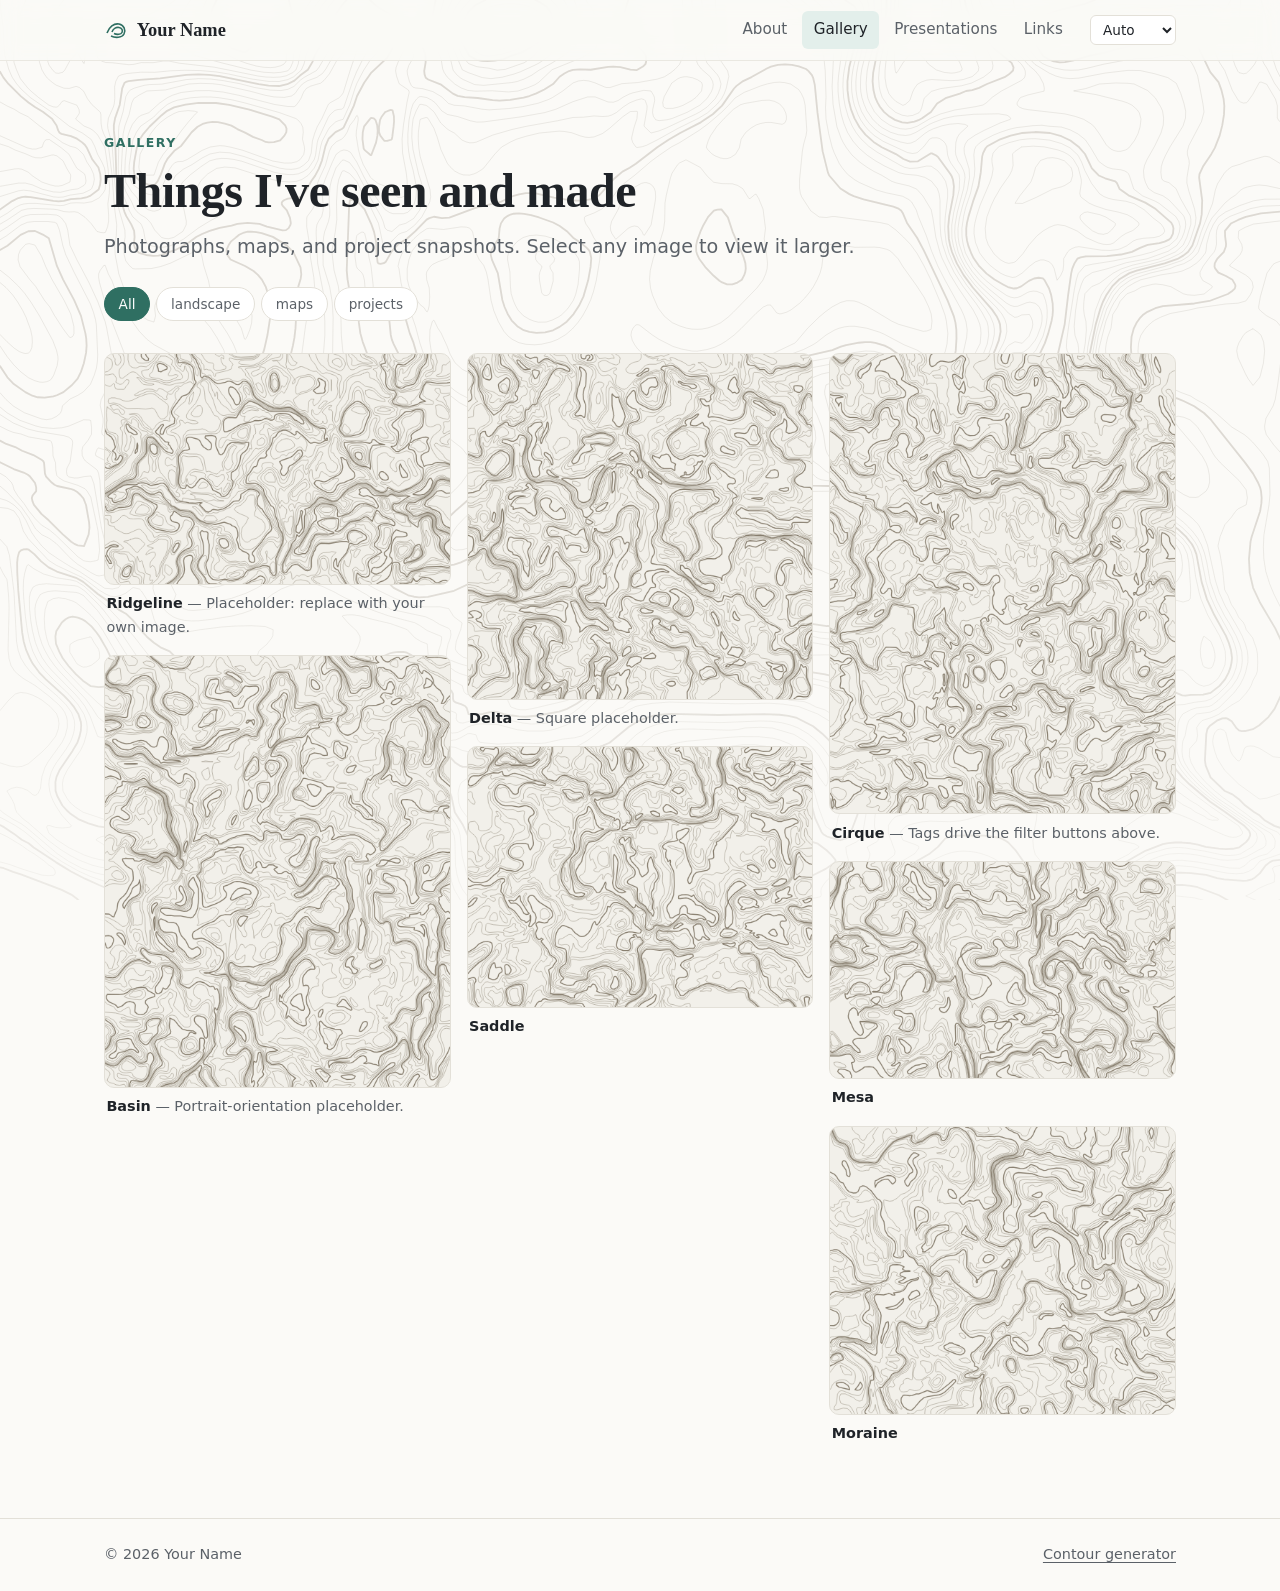
==== gallery/index.html @ 3bb257a0 "init - place holder site" ====
<!doctype html>
<html lang="en" data-theme="auto">
<head>
  <meta charset="utf-8">
  <meta name="viewport" content="width=device-width, initial-scale=1">
  <title>Gallery · Your Name</title>
  <script>try{document.documentElement.dataset.theme=localStorage.getItem('theme')||'auto'}catch(e){}</script>
  <link rel="icon" href="../assets/img/favicon.svg" type="image/svg+xml">
  <link rel="stylesheet" href="../assets/css/themes.css">
  <link rel="stylesheet" href="../assets/css/site.css">
  <script type="module" src="../assets/js/site.js"></script>
  <script type="module" src="../assets/js/pages/gallery.js"></script>
</head>
<!-- Edit images in data/gallery.json -->
<body data-backdrop-seed="gallery">
  <a class="skip-link" href="#main">Skip to content</a>

  <header class="site-header">
    <div class="wrap">
      <a class="site-title" href="../">
        <svg viewBox="0 0 24 24" fill="none" stroke="currentColor" stroke-width="1.6" aria-hidden="true"><path d="M3 15c2-6 7-10 12-9s7 6 5 10-9 4-13 2"/><path d="M8 14c1-3 4-5 7-4.5s4 3 3 5-5 2.5-8 1"/></svg>
        Your Name
      </a>
      <nav class="site-nav" aria-label="Main">
        <ul>
          <li><a href="../" data-home>About</a></li>
          <li><a href="../gallery/">Gallery</a></li>
          <li><a href="../presentations/">Presentations</a></li>
          <li><a href="../tree/">Links</a></li>
        </ul>
      </nav>
      <div data-theme-picker></div>
    </div>
  </header>

  <main id="main">
    <div class="wrap">
      <p class="eyebrow">Gallery</p>
      <h1>Things I've seen and made</h1>
      <p class="lede">Photographs, maps, and project snapshots. Select any image to view it larger.</p>
      <div class="filters" data-filters role="group" aria-label="Filter by tag"></div>
      <div class="gallery" data-gallery></div>
    </div>
  </main>

  <dialog class="lightbox" aria-label="Image viewer">
    <div class="stage"></div>
    <div class="meta"><h2></h2><p></p></div>
    <button class="lb-btn lb-close" type="button" aria-label="Close">×</button>
    <button class="lb-btn lb-prev" type="button" aria-label="Previous">‹</button>
    <button class="lb-btn lb-next" type="button" aria-label="Next">›</button>
  </dialog>

  <footer class="site-footer">
    <div class="wrap">
      <span>© <span data-year></span> Your Name</span>
      <span><a href="../tools/heightmap/">Contour generator</a></span>
    </div>
  </footer>
</body>
</html>
---- assets/css/themes.css ----
/* ==========================================================================
   THEMES
   --------------------------------------------------------------------------
   Every color, font and spacing decision on the site reads from these tokens.
   To add a theme:
     1. Copy one of the [data-theme="..."] blocks below and change the values.
     2. Add its name to `themes` in assets/js/config.js so it shows in the picker.
   The "auto" theme follows the visitor's OS light/dark setting.
   ========================================================================== */

:root {
  /* ---- Type ---- */
  --font-sans: "Inter", "Segoe UI", system-ui, -apple-system, Roboto, "Helvetica Neue", Arial, sans-serif;
  --font-serif: "Iowan Old Style", "Charter", "Bitstream Charter", "Sitka Text", Cambria, Georgia, serif;
  --font-mono: ui-monospace, "JetBrains Mono", "SFMono-Regular", Menlo, Consolas, monospace;
  --font-body: var(--font-sans);
  --font-heading: var(--font-serif);

  --text-base: 1.0625rem;      /* 17px */
  --leading: 1.65;
  --measure: 68ch;             /* max line length for prose */

  /* ---- Shape & space ---- */
  --radius: 10px;
  --radius-sm: 6px;
  --space: 1rem;
  --page-width: 72rem;
  --gutter: clamp(1rem, 4vw, 2.5rem);

  /* ---- Contour backdrop (read by assets/js/backdrop.js) ---- */
  --contour-alpha: 0.13;       /* minor lines */
  --contour-major-alpha: 0.24; /* every Nth "index" line */
  --contour-mask: linear-gradient(to bottom, #000 0%, #000 55%, rgb(0 0 0 / 0.45) 100%);
}

/* ---------- Paper (light, default) ---------- */
:root,
[data-theme="paper"],
[data-theme="auto"] {
  color-scheme: light;
  --bg: #fbfaf7;
  --bg-elev: #ffffff;
  --bg-sunk: #f2f0ea;
  --text: #1f2328;
  --text-muted: #5b6168;
  --border: #e3e0d8;
  --accent: #2f6f62;
  --accent-hover: #245a4f;
  --accent-contrast: #ffffff;
  --accent-soft: #e3efeb;
  --focus: #2f6f62;
  --contour: #7d7362;
  --shadow: 0 1px 2px rgb(30 30 20 / 0.06), 0 4px 16px rgb(30 30 20 / 0.05);
}

/* ---------- Ink (dark) ---------- */
[data-theme="ink"] {
  color-scheme: dark;
  --bg: #13161a;
  --bg-elev: #1b1f24;
  --bg-sunk: #0f1215;
  --text: #e7e4dd;
  --text-muted: #9ba2a9;
  --border: #2a3037;
  --accent: #82c7b5;
  --accent-hover: #a2d8ca;
  --accent-contrast: #0f1a17;
  --accent-soft: #1e2d2a;
  --focus: #82c7b5;
  --contour: #a7bccb;
  --contour-alpha: 0.09;
  --contour-major-alpha: 0.17;
  --shadow: 0 1px 2px rgb(0 0 0 / 0.4), 0 6px 20px rgb(0 0 0 / 0.25);
}

/* "auto" uses Ink when the OS prefers dark. Keep in sync with the Ink block. */
@media (prefers-color-scheme: dark) {
  [data-theme="auto"] {
    color-scheme: dark;
    --bg: #13161a;
    --bg-elev: #1b1f24;
    --bg-sunk: #0f1215;
    --text: #e7e4dd;
    --text-muted: #9ba2a9;
    --border: #2a3037;
    --accent: #82c7b5;
    --accent-hover: #a2d8ca;
    --accent-contrast: #0f1a17;
    --accent-soft: #1e2d2a;
    --focus: #82c7b5;
    --contour: #a7bccb;
    --contour-alpha: 0.09;
    --contour-major-alpha: 0.17;
    --shadow: 0 1px 2px rgb(0 0 0 / 0.4), 0 6px 20px rgb(0 0 0 / 0.25);
  }
}

/* ---------- Survey (cream & sienna, like an old quad map) ---------- */
[data-theme="survey"] {
  color-scheme: light;
  --bg: #f5f0e2;
  --bg-elev: #fbf8ef;
  --bg-sunk: #ebe4d1;
  --text: #2b2620;
  --text-muted: #6b6152;
  --border: #ddd3bb;
  --accent: #9a4a24;
  --accent-hover: #7f3b1b;
  --accent-contrast: #fffaf0;
  --accent-soft: #f0dfcf;
  --focus: #9a4a24;
  --contour: #a8683a;
  --contour-alpha: 0.2;
  --contour-major-alpha: 0.36;
  --font-body: var(--font-serif);
}

/* ---------- Fjord (cool blue-grey) ---------- */
[data-theme="fjord"] {
  color-scheme: light;
  --bg: #eef2f5;
  --bg-elev: #f9fbfc;
  --bg-sunk: #e2e8ee;
  --text: #1b2733;
  --text-muted: #556473;
  --border: #d3dce5;
  --accent: #2b5f8c;
  --accent-hover: #204a6e;
  --accent-contrast: #ffffff;
  --accent-soft: #dae6f1;
  --focus: #2b5f8c;
  --contour: #5f7f9e;
  --contour-alpha: 0.16;
  --contour-major-alpha: 0.28;
  --font-heading: var(--font-sans);
}

/* ---------- Moss (dark green) ---------- */
[data-theme="moss"] {
  color-scheme: dark;
  --bg: #151b17;
  --bg-elev: #1c241f;
  --bg-sunk: #101511;
  --text: #e2e8dd;
  --text-muted: #9cab99;
  --border: #2a362e;
  --accent: #b7d08f;
  --accent-hover: #cde2aa;
  --accent-contrast: #18200f;
  --accent-soft: #263222;
  --focus: #b7d08f;
  --contour: #9ebd92;
  --contour-alpha: 0.1;
  --contour-major-alpha: 0.2;
  --shadow: 0 1px 2px rgb(0 0 0 / 0.4), 0 6px 20px rgb(0 0 0 / 0.25);
}
---- assets/css/site.css ----
/* ==========================================================================
   Site layout & components. Colours/fonts come from themes.css tokens.
   ========================================================================== */

*, *::before, *::after { box-sizing: border-box; }
html { -webkit-text-size-adjust: 100%; text-size-adjust: 100%; }
body {
  margin: 0;
  min-height: 100vh;
  display: flex;
  flex-direction: column;
  background: var(--bg);
  color: var(--text);
  font-family: var(--font-body);
  font-size: var(--text-base);
  line-height: var(--leading);
  -webkit-font-smoothing: antialiased;
  transition: background-color .25s, color .25s;
}
img, svg, video, canvas { display: block; max-width: 100%; }
img { height: auto; }

/* ---------- Backdrop ---------- */
.backdrop {
  position: fixed;
  inset: 0;
  width: 100vw;
  height: 100vh;
  height: 100lvh;
  z-index: -1;
  pointer-events: none;
  -webkit-mask-image: var(--contour-mask);
  mask-image: var(--contour-mask);
}
body { position: relative; isolation: isolate; }

/* ---------- Type ---------- */
h1, h2, h3, h4 {
  font-family: var(--font-heading);
  line-height: 1.2;
  font-weight: 600;
  letter-spacing: -0.01em;
  margin: 2rem 0 0.75rem;
  text-wrap: balance;
}
h1 { font-size: clamp(2rem, 1.4rem + 2.6vw, 3rem); margin-top: 0; }
h2 { font-size: clamp(1.4rem, 1.15rem + 1vw, 1.85rem); }
h3 { font-size: 1.2rem; }
p, ul, ol { margin: 0 0 1rem; }
p { text-wrap: pretty; }
a { color: var(--accent); text-underline-offset: 0.18em; text-decoration-thickness: 1px; }
a:hover { color: var(--accent-hover); text-decoration-thickness: 2px; }
:focus-visible { outline: 2px solid var(--focus); outline-offset: 3px; border-radius: 3px; }
code, pre, kbd { font-family: var(--font-mono); font-size: 0.9em; }
code { background: var(--bg-sunk); padding: 0.1em 0.35em; border-radius: 4px; }
hr { border: 0; border-top: 1px solid var(--border); margin: 2.5rem 0; }
.muted { color: var(--text-muted); }
.lede { font-size: 1.2rem; color: var(--text-muted); max-width: var(--measure); }
.prose { max-width: var(--measure); }
.eyebrow {
  font-family: var(--font-sans);
  font-size: 0.78rem; font-weight: 600; letter-spacing: 0.12em; text-transform: uppercase;
  color: var(--accent); margin: 0 0 0.5rem;
}
.visually-hidden {
  position: absolute !important; width: 1px; height: 1px; padding: 0; margin: -1px;
  overflow: hidden; clip: rect(0 0 0 0); white-space: nowrap; border: 0;
}

/* ---------- Layout ---------- */
.wrap { width: 100%; max-width: var(--page-width); margin-inline: auto; padding-inline: var(--gutter); }
main { flex: 1; padding-block: clamp(2rem, 6vw, 4.5rem); }
.skip-link { position: absolute; left: -999px; top: 0.5rem; background: var(--bg-elev); padding: 0.5rem 1rem; z-index: 10; }
.skip-link:focus { left: 0.5rem; }

/* ---------- Header ---------- */
.site-header {
  position: sticky; top: 0; z-index: 5;
  background: color-mix(in srgb, var(--bg) 82%, transparent);
  -webkit-backdrop-filter: blur(10px) saturate(1.2);
  backdrop-filter: blur(10px) saturate(1.2);
  border-bottom: 1px solid color-mix(in srgb, var(--border) 70%, transparent);
}
.site-header .wrap { display: flex; align-items: center; gap: 1rem; min-height: 3.75rem; flex-wrap: wrap; }
.site-title {
  font-family: var(--font-heading); font-weight: 600; font-size: 1.15rem;
  color: var(--text); text-decoration: none; margin-right: auto;
  display: inline-flex; align-items: center; gap: 0.55rem;
}
.site-title:hover { color: var(--text); text-decoration: none; }
.site-title svg { width: 1.5rem; height: 1.5rem; color: var(--accent); }
.site-nav ul { display: flex; gap: 0.25rem; list-style: none; margin: 0; padding: 0; flex-wrap: wrap; }
.site-nav a {
  display: block; padding: 0.4rem 0.7rem; border-radius: var(--radius-sm);
  color: var(--text-muted); text-decoration: none; font-family: var(--font-sans); font-size: 0.95rem;
}
.site-nav a:hover { color: var(--text); background: var(--bg-sunk); }
.site-nav a[aria-current="page"] { color: var(--text); background: var(--accent-soft); }
.theme-select {
  font: inherit; font-family: var(--font-sans); font-size: 0.85rem;
  color: var(--text); background: var(--bg-elev);
  border: 1px solid var(--border); border-radius: var(--radius-sm);
  padding: 0.3rem 0.5rem; cursor: pointer;
}
@media (max-width: 640px) {
  .site-header .wrap { padding-block: 0.5rem; }
  .site-nav { order: 3; width: 100%; }
  .site-nav ul { gap: 0; }
  .site-nav a { padding: 0.35rem 0.55rem; }
}

/* ---------- Footer ---------- */
.site-footer { border-top: 1px solid var(--border); color: var(--text-muted); font-size: 0.9rem; background: color-mix(in srgb, var(--bg) 85%, transparent); }
.site-footer .wrap { display: flex; justify-content: space-between; gap: 1rem; flex-wrap: wrap; padding-block: 1.5rem; }
.site-footer a { color: inherit; }

/* ---------- Components ---------- */
.card {
  background: var(--bg-elev);
  border: 1px solid var(--border);
  border-radius: var(--radius);
  padding: 1.25rem 1.4rem;
  box-shadow: var(--shadow);
}
.button {
  display: inline-flex; align-items: center; gap: 0.5rem;
  font: inherit; font-family: var(--font-sans); font-size: 0.95rem; font-weight: 500;
  padding: 0.6rem 1.1rem; border-radius: var(--radius-sm);
  background: var(--accent); color: var(--accent-contrast);
  border: 1px solid var(--accent); text-decoration: none; cursor: pointer;
}
.button:hover { background: var(--accent-hover); color: var(--accent-contrast); text-decoration: none; }
.button.ghost { background: transparent; color: var(--text); border-color: var(--border); }
.button.ghost:hover { background: var(--bg-sunk); }
.button svg { width: 1.1em; height: 1.1em; }
.button-row { display: flex; gap: 0.6rem; flex-wrap: wrap; margin-top: 1.5rem; }
.tag {
  display: inline-block; font-family: var(--font-sans); font-size: 0.78rem;
  padding: 0.15rem 0.55rem; border-radius: 999px;
  background: var(--accent-soft); color: var(--text); border: 1px solid transparent;
}

/* ---------- About (home) ---------- */
.hero { display: grid; grid-template-columns: minmax(0, 1fr) auto; gap: clamp(1.5rem, 5vw, 4rem); align-items: center; }
.portrait {
  width: clamp(9rem, 22vw, 15rem); aspect-ratio: 1; border-radius: 50%;
  object-fit: cover; border: 1px solid var(--border); background: var(--bg-sunk);
  box-shadow: var(--shadow);
}
@media (max-width: 720px) {
  .hero { grid-template-columns: 1fr; }
  .hero .portrait { order: -1; width: 8rem; }
}
.grid-3 { display: grid; gap: 1rem; grid-template-columns: repeat(auto-fill, minmax(min(100%, 16rem), 1fr)); }
.grid-3 .card h3 { margin-top: 0; }
.grid-3 .card p:last-child { margin-bottom: 0; }

/* ---------- Gallery ---------- */
.filters { display: flex; flex-wrap: wrap; gap: 0.4rem; margin: 1.5rem 0 2rem; }
.filters button {
  font: inherit; font-family: var(--font-sans); font-size: 0.85rem;
  padding: 0.3rem 0.85rem; border-radius: 999px; cursor: pointer;
  background: var(--bg-elev); color: var(--text-muted); border: 1px solid var(--border);
}
.filters button[aria-pressed="true"] { background: var(--accent); color: var(--accent-contrast); border-color: var(--accent); }
.gallery { columns: 3 18rem; column-gap: 1rem; }
.gallery figure { break-inside: avoid; margin: 0 0 1rem; }
.gallery button.thumb {
  display: block; width: 100%; padding: 0; border: 1px solid var(--border); border-radius: var(--radius);
  overflow: hidden; cursor: zoom-in; background: var(--bg-sunk);
}
.gallery .thumb img, .gallery .thumb canvas { width: 100%; height: auto; transition: transform .4s ease; }
.gallery .thumb:hover img, .gallery .thumb:hover canvas { transform: scale(1.025); }
.gallery figcaption { font-size: 0.9rem; color: var(--text-muted); padding: 0.45rem 0.15rem 0; }
.gallery figcaption strong { color: var(--text); font-weight: 600; }

.lightbox {
  border: 0; padding: 0; max-width: 100vw; max-height: 100vh; width: 100vw; height: 100vh;
  background: color-mix(in srgb, var(--bg) 94%, transparent); color: var(--text);
}
.lightbox::backdrop { background: rgb(0 0 0 / 0.5); }
.lightbox[open] { display: grid; grid-template-rows: 1fr auto; }
.lightbox .stage { display: grid; place-items: center; padding: 3.5rem 4rem 1rem; min-height: 0; }
.lightbox .stage > * { max-width: 100%; max-height: 100%; object-fit: contain; border-radius: var(--radius-sm); box-shadow: var(--shadow); }
.lightbox .meta { text-align: center; padding: 0 1.5rem 1.5rem; }
.lightbox .meta h2 { margin: 0 0 0.25rem; font-size: 1.25rem; }
.lightbox .meta p { margin: 0 auto; color: var(--text-muted); max-width: var(--measure); }
.lightbox .lb-btn {
  position: absolute; background: var(--bg-elev); color: var(--text); border: 1px solid var(--border);
  width: 2.75rem; height: 2.75rem; border-radius: 50%; cursor: pointer; font-size: 1.3rem; line-height: 1;
  display: grid; place-items: center;
}
.lightbox .lb-close { top: 1rem; right: 1rem; }
.lightbox .lb-prev { left: 1rem; top: 50%; translate: 0 -50%; }
.lightbox .lb-next { right: 1rem; top: 50%; translate: 0 -50%; }
@media (max-width: 640px) {
  .lightbox .stage { padding: 4rem 0.75rem 1rem; }
  .lightbox .lb-prev, .lightbox .lb-next { top: auto; bottom: 1rem; translate: none; }
}

/* ---------- Presentations ---------- */
.course { margin-top: 2.5rem; }
.course-head { display: flex; align-items: baseline; gap: 0.75rem; flex-wrap: wrap; margin-bottom: 0.5rem; }
.course-head h2 { margin: 0; }
.course-code { font-family: var(--font-mono); font-size: 0.9rem; color: var(--accent); }
.decks { list-style: none; padding: 0; margin: 1rem 0 0; border-top: 1px solid var(--border); }
.decks li { border-bottom: 1px solid var(--border); }
.decks a {
  display: grid; grid-template-columns: 2.5rem 1fr auto; gap: 0.25rem 1rem; align-items: baseline;
  padding: 0.9rem 0.5rem; text-decoration: none; color: var(--text); border-radius: var(--radius-sm);
}
.decks a:hover { background: color-mix(in srgb, var(--accent-soft) 60%, transparent); }
.decks .num { font-family: var(--font-mono); color: var(--text-muted); font-size: 0.9rem; }
.decks .title { font-weight: 600; }
.decks .date { color: var(--text-muted); font-size: 0.85rem; font-family: var(--font-sans); white-space: nowrap; }
.decks .summary { grid-column: 2 / -1; color: var(--text-muted); font-size: 0.95rem; }
@media (max-width: 560px) {
  .decks a { grid-template-columns: 2rem 1fr; }
  .decks .date { grid-column: 2; }
}

/* ---------- Link tree ---------- */
.tree-page main { padding-block: clamp(2.5rem, 8vh, 5rem); }
.tree { max-width: 34rem; margin-inline: auto; text-align: center; }
.tree .portrait { width: 6.5rem; margin: 0 auto 1rem; }
.tree h1 { font-size: 1.75rem; margin-bottom: 0.25rem; }
.tree .bio { color: var(--text-muted); margin-bottom: 2rem; }
.tree h2 {
  font-family: var(--font-sans); font-size: 0.75rem; font-weight: 600; letter-spacing: 0.14em;
  text-transform: uppercase; color: var(--text-muted); margin: 2rem 0 0.75rem;
}
.tree ul { list-style: none; padding: 0; margin: 0; display: grid; gap: 0.65rem; }
.tree-link {
  display: grid; grid-template-columns: 1.5rem 1fr 1.5rem; align-items: center; gap: 0.75rem;
  padding: 0.85rem 1rem; text-decoration: none; color: var(--text);
  background: color-mix(in srgb, var(--bg-elev) 92%, transparent);
  border: 1px solid var(--border); border-radius: var(--radius);
  box-shadow: var(--shadow); font-weight: 500;
  transition: transform .15s ease, border-color .15s ease;
}
.tree-link:hover { color: var(--text); text-decoration: none; border-color: var(--accent); transform: translateY(-1px); }
.tree-link svg { width: 1.25rem; height: 1.25rem; color: var(--accent); }
.tree-link small { display: block; color: var(--text-muted); font-weight: 400; font-size: 0.85rem; }
.tree-foot { margin-top: 2.5rem; display: flex; justify-content: center; align-items: center; gap: 1rem; font-size: 0.9rem; }

@media (prefers-reduced-motion: reduce) {
  *, *::before, *::after { transition: none !important; animation: none !important; }
}
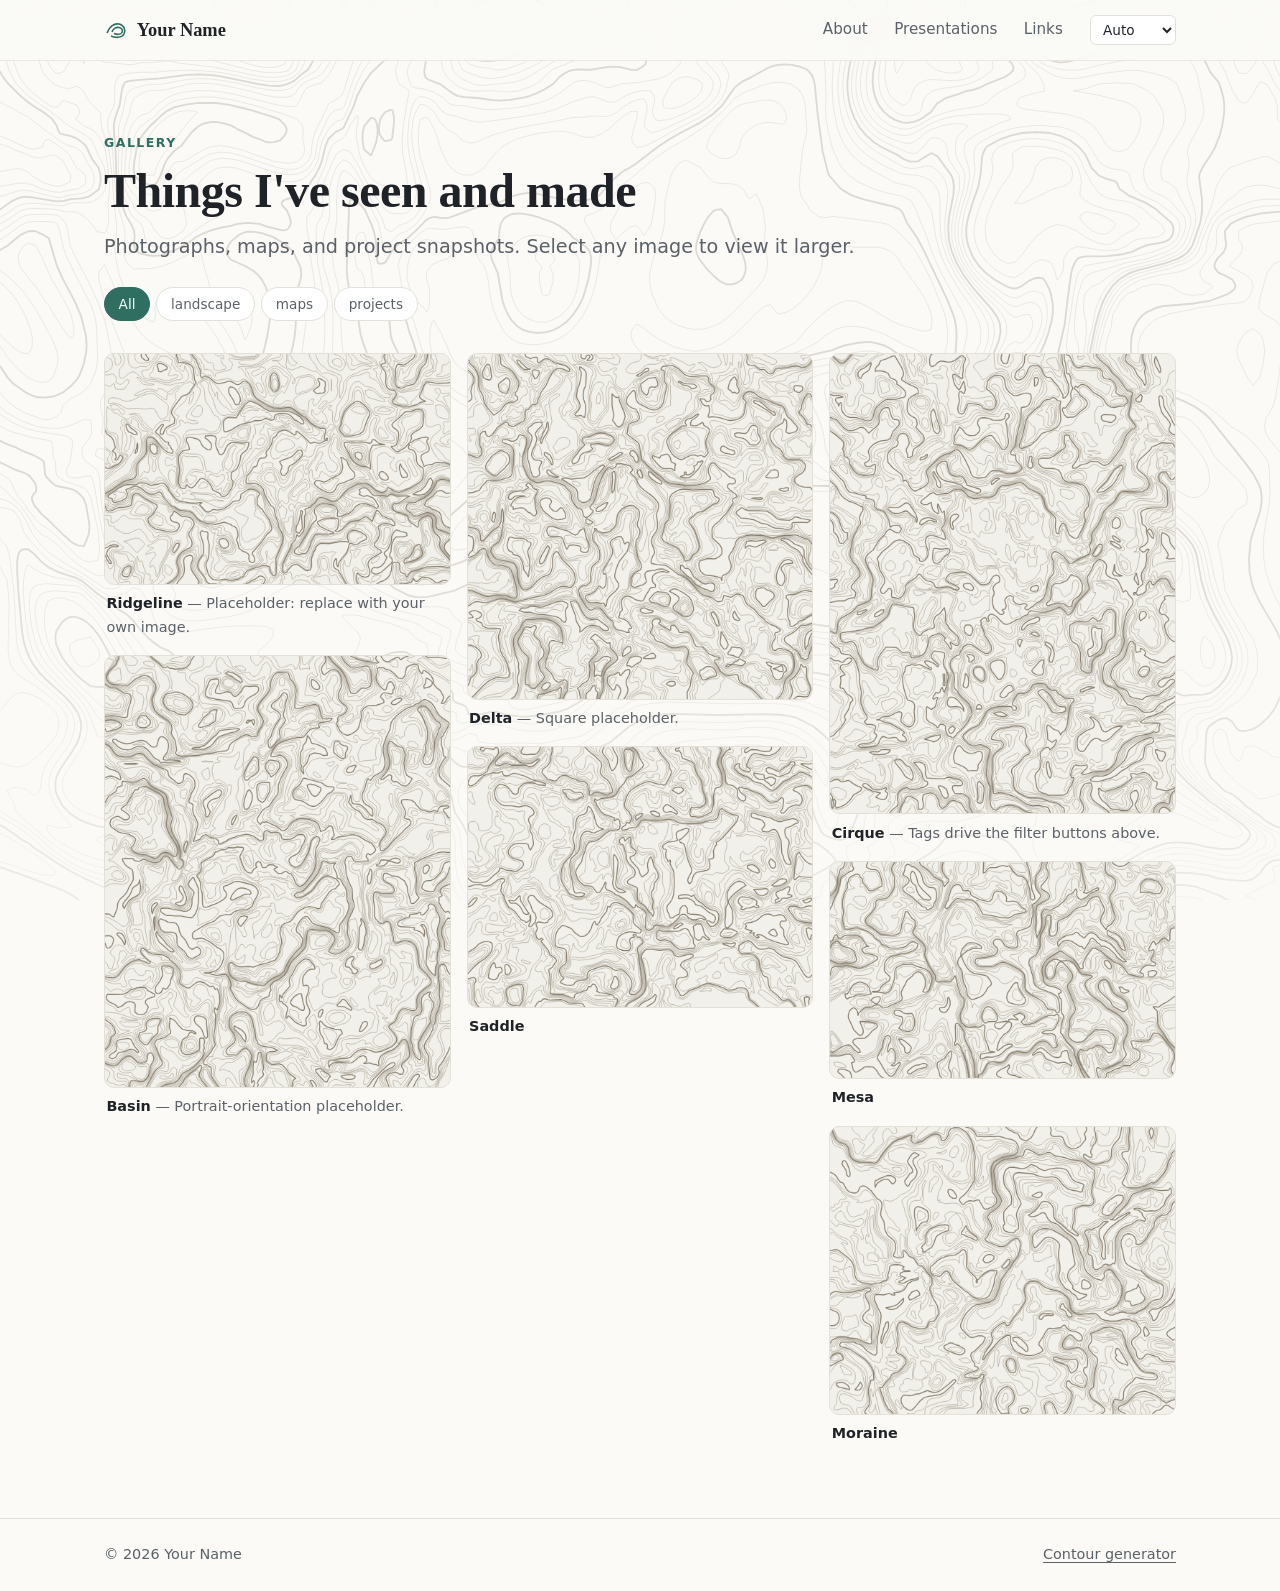
==== commit 557ecf17: "Add initial content and structure for About, Gallery, Links, and Presentations pages - Created about" ====
--- a/gallery/index.html
+++ b/gallery/index.html
@@ -3,7 +3,7 @@
 <head>
   <meta charset="utf-8">
   <meta name="viewport" content="width=device-width, initial-scale=1">
-  <title>Gallery · Your Name</title>
+  <title>Gallery</title>
   <script>try{document.documentElement.dataset.theme=localStorage.getItem('theme')||'auto'}catch(e){}</script>
   <link rel="icon" href="../assets/img/favicon.svg" type="image/svg+xml">
   <link rel="stylesheet" href="../assets/css/themes.css">
@@ -11,33 +11,17 @@
   <script type="module" src="../assets/js/site.js"></script>
   <script type="module" src="../assets/js/pages/gallery.js"></script>
 </head>
-<!-- Edit images in data/gallery.json -->
+<!-- Edit the text and images in data/gallery.yml -->
 <body data-backdrop-seed="gallery">
   <a class="skip-link" href="#main">Skip to content</a>
 
-  <header class="site-header">
-    <div class="wrap">
-      <a class="site-title" href="../">
-        <svg viewBox="0 0 24 24" fill="none" stroke="currentColor" stroke-width="1.6" aria-hidden="true"><path d="M3 15c2-6 7-10 12-9s7 6 5 10-9 4-13 2"/><path d="M8 14c1-3 4-5 7-4.5s4 3 3 5-5 2.5-8 1"/></svg>
-        Your Name
-      </a>
-      <nav class="site-nav" aria-label="Main">
-        <ul>
-          <li><a href="../" data-home>About</a></li>
-          <li><a href="../gallery/">Gallery</a></li>
-          <li><a href="../presentations/">Presentations</a></li>
-          <li><a href="../tree/">Links</a></li>
-        </ul>
-      </nav>
-      <div data-theme-picker></div>
-    </div>
-  </header>
+  <header class="site-header" data-site-header></header>  <!-- name and menu: data/site.yml -->
 
   <main id="main">
     <div class="wrap">
-      <p class="eyebrow">Gallery</p>
-      <h1>Things I've seen and made</h1>
-      <p class="lede">Photographs, maps, and project snapshots. Select any image to view it larger.</p>
+      <p class="eyebrow" data-eyebrow></p>
+      <h1 data-heading></h1>
+      <p class="lede" data-intro></p>
       <div class="filters" data-filters role="group" aria-label="Filter by tag"></div>
       <div class="gallery" data-gallery></div>
     </div>
@@ -51,11 +35,6 @@
     <button class="lb-btn lb-next" type="button" aria-label="Next">›</button>
   </dialog>
 
-  <footer class="site-footer">
-    <div class="wrap">
-      <span>© <span data-year></span> Your Name</span>
-      <span><a href="../tools/heightmap/">Contour generator</a></span>
-    </div>
-  </footer>
+  <footer class="site-footer" data-site-footer></footer>
 </body>
 </html>
--- a/assets/css/site.css
+++ b/assets/css/site.css
@@ -246,3 +246,8 @@
 @media (prefers-reduced-motion: reduce) {
   *, *::before, *::after { transition: none !important; animation: none !important; }
 }
+
+/* Header and footer are filled in from data/site.yml; reserve their space so the page doesn't jump. */
+.site-header:empty { min-height: 3.75rem; }
+.site-footer:empty { min-height: 4.5rem; }
+.load-error { padding: 1rem 1.1rem; border: 1px solid var(--border); border-left: 4px solid var(--accent); border-radius: var(--radius); background: var(--bg-elev); }
